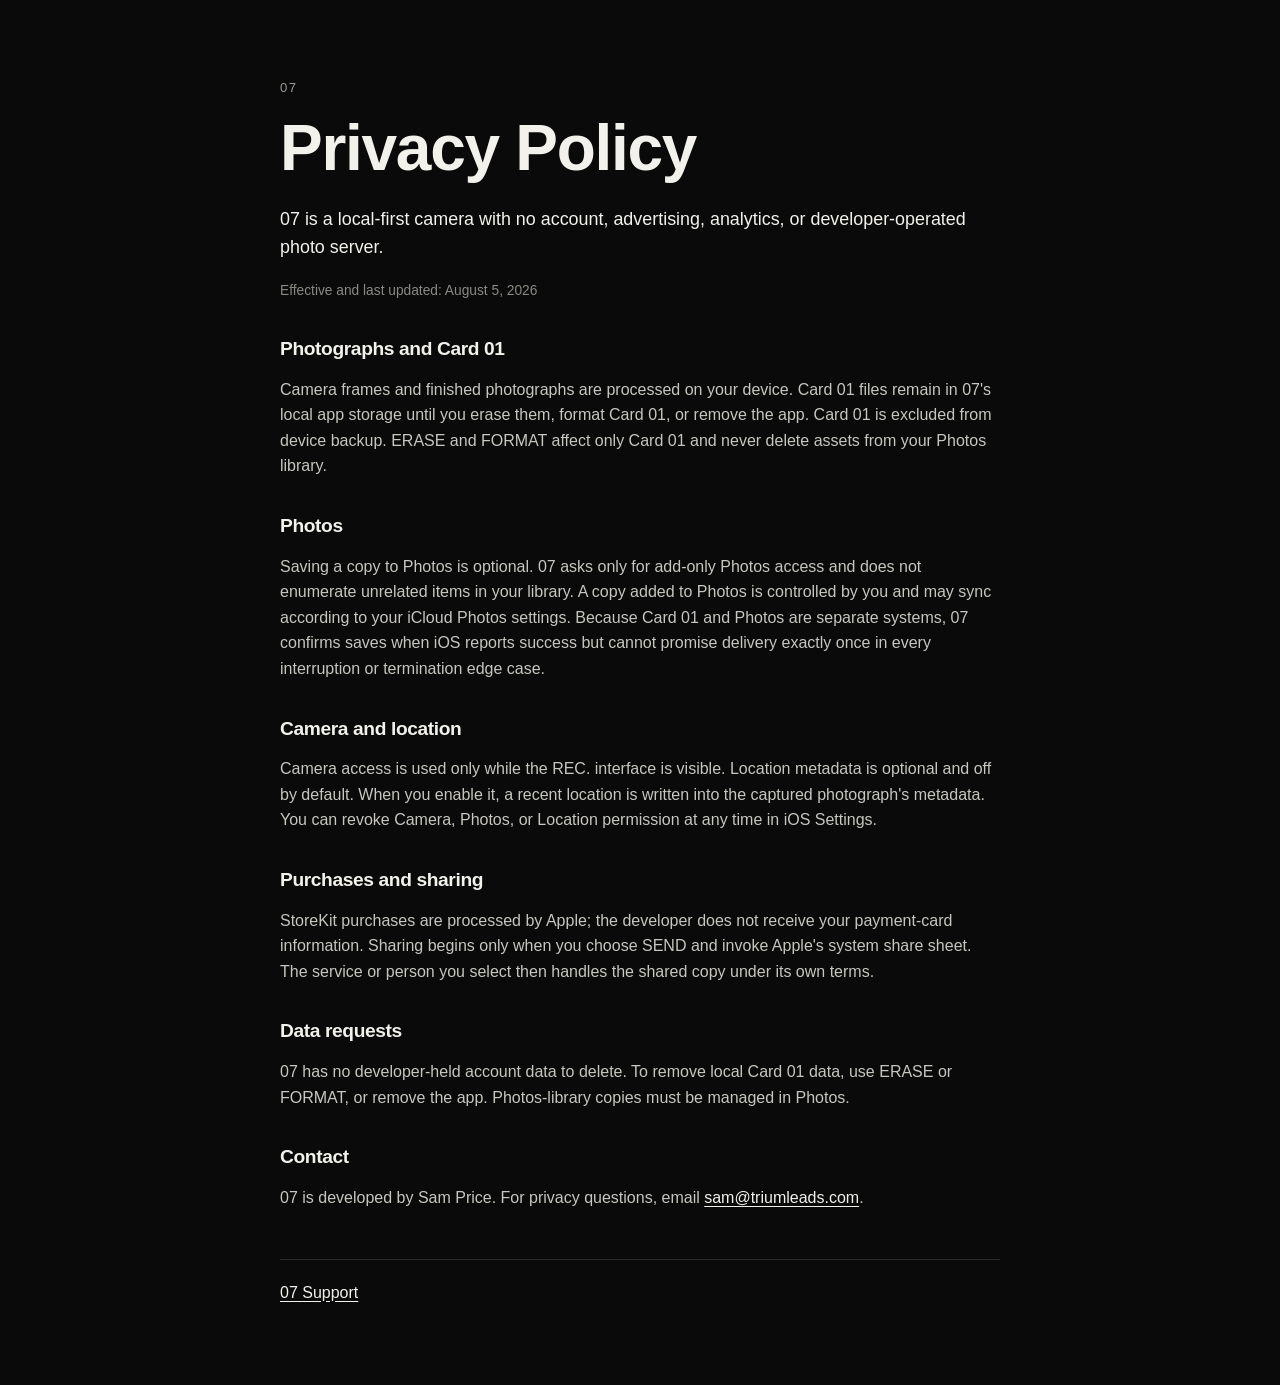
==== privacy/index.html @ 372ad0de "Publish 07 privacy and support pages Co-Authored-By: Claude Fable 5 <noreply@anthropic.com>" ====
<!doctype html>
<html lang="en">
<head>
  <meta charset="utf-8">
  <meta name="viewport" content="width=device-width, initial-scale=1">
  <meta name="color-scheme" content="dark">
  <title>07 Privacy Policy</title>
  <link rel="stylesheet" href="../styles.css">
</head>
<body>
<main>
  <p class="eyebrow">07</p>
  <h1>Privacy Policy</h1>
  <p class="lede">07 is a local-first camera with no account, advertising, analytics, or developer-operated photo server.</p>
  <p class="meta">Effective and last updated: August 5, 2026</p>

  <h2>Photographs and Card 01</h2>
  <p>Camera frames and finished photographs are processed on your device. Card 01 files remain in 07's local app storage until you erase them, format Card 01, or remove the app. Card 01 is excluded from device backup. ERASE and FORMAT affect only Card 01 and never delete assets from your Photos library.</p>

  <h2>Photos</h2>
  <p>Saving a copy to Photos is optional. 07 asks only for add-only Photos access and does not enumerate unrelated items in your library. A copy added to Photos is controlled by you and may sync according to your iCloud Photos settings. Because Card 01 and Photos are separate systems, 07 confirms saves when iOS reports success but cannot promise delivery exactly once in every interruption or termination edge case.</p>

  <h2>Camera and location</h2>
  <p>Camera access is used only while the REC. interface is visible. Location metadata is optional and off by default. When you enable it, a recent location is written into the captured photograph's metadata. You can revoke Camera, Photos, or Location permission at any time in iOS Settings.</p>

  <h2>Purchases and sharing</h2>
  <p>StoreKit purchases are processed by Apple; the developer does not receive your payment-card information. Sharing begins only when you choose SEND and invoke Apple's system share sheet. The service or person you select then handles the shared copy under its own terms.</p>

  <h2>Data requests</h2>
  <p>07 has no developer-held account data to delete. To remove local Card 01 data, use ERASE or FORMAT, or remove the app. Photos-library copies must be managed in Photos.</p>

  <h2>Contact</h2>
  <p>07 is developed by Sam Price. For privacy questions, email <a href="mailto:sam@triumleads.com">sam@triumleads.com</a>.</p>

  <footer><a href="../support/">07 Support</a></footer>
</main>
</body>
</html>
---- styles.css ----
:root {
  color-scheme: dark;
  font-family: -apple-system, BlinkMacSystemFont, "Segoe UI", sans-serif;
  background: #090a09;
  color: #f2f1ec;
}

* { box-sizing: border-box; }

body {
  margin: 0;
  background: #090a09;
  line-height: 1.6;
}

main {
  width: min(720px, calc(100% - 40px));
  margin: 0 auto;
  padding: 64px 0 80px;
}

h1, h2 { line-height: 1.18; letter-spacing: -0.02em; }
h1 { font-size: clamp(2.25rem, 8vw, 4rem); margin: 0 0 12px; }
h2 { font-size: 1.2rem; margin: 36px 0 8px; }
p, li { color: #c7c6c0; }
a { color: #f2f1ec; text-underline-offset: 0.2em; }
.eyebrow { color: #9a9a92; font-size: 0.82rem; letter-spacing: 0.12em; text-transform: uppercase; }
.lede { color: #f2f1ec; font-size: 1.12rem; }
.meta { color: #8a8a84; font-size: 0.86rem; }
footer { border-top: 1px solid #2b2c29; margin-top: 48px; padding-top: 20px; }
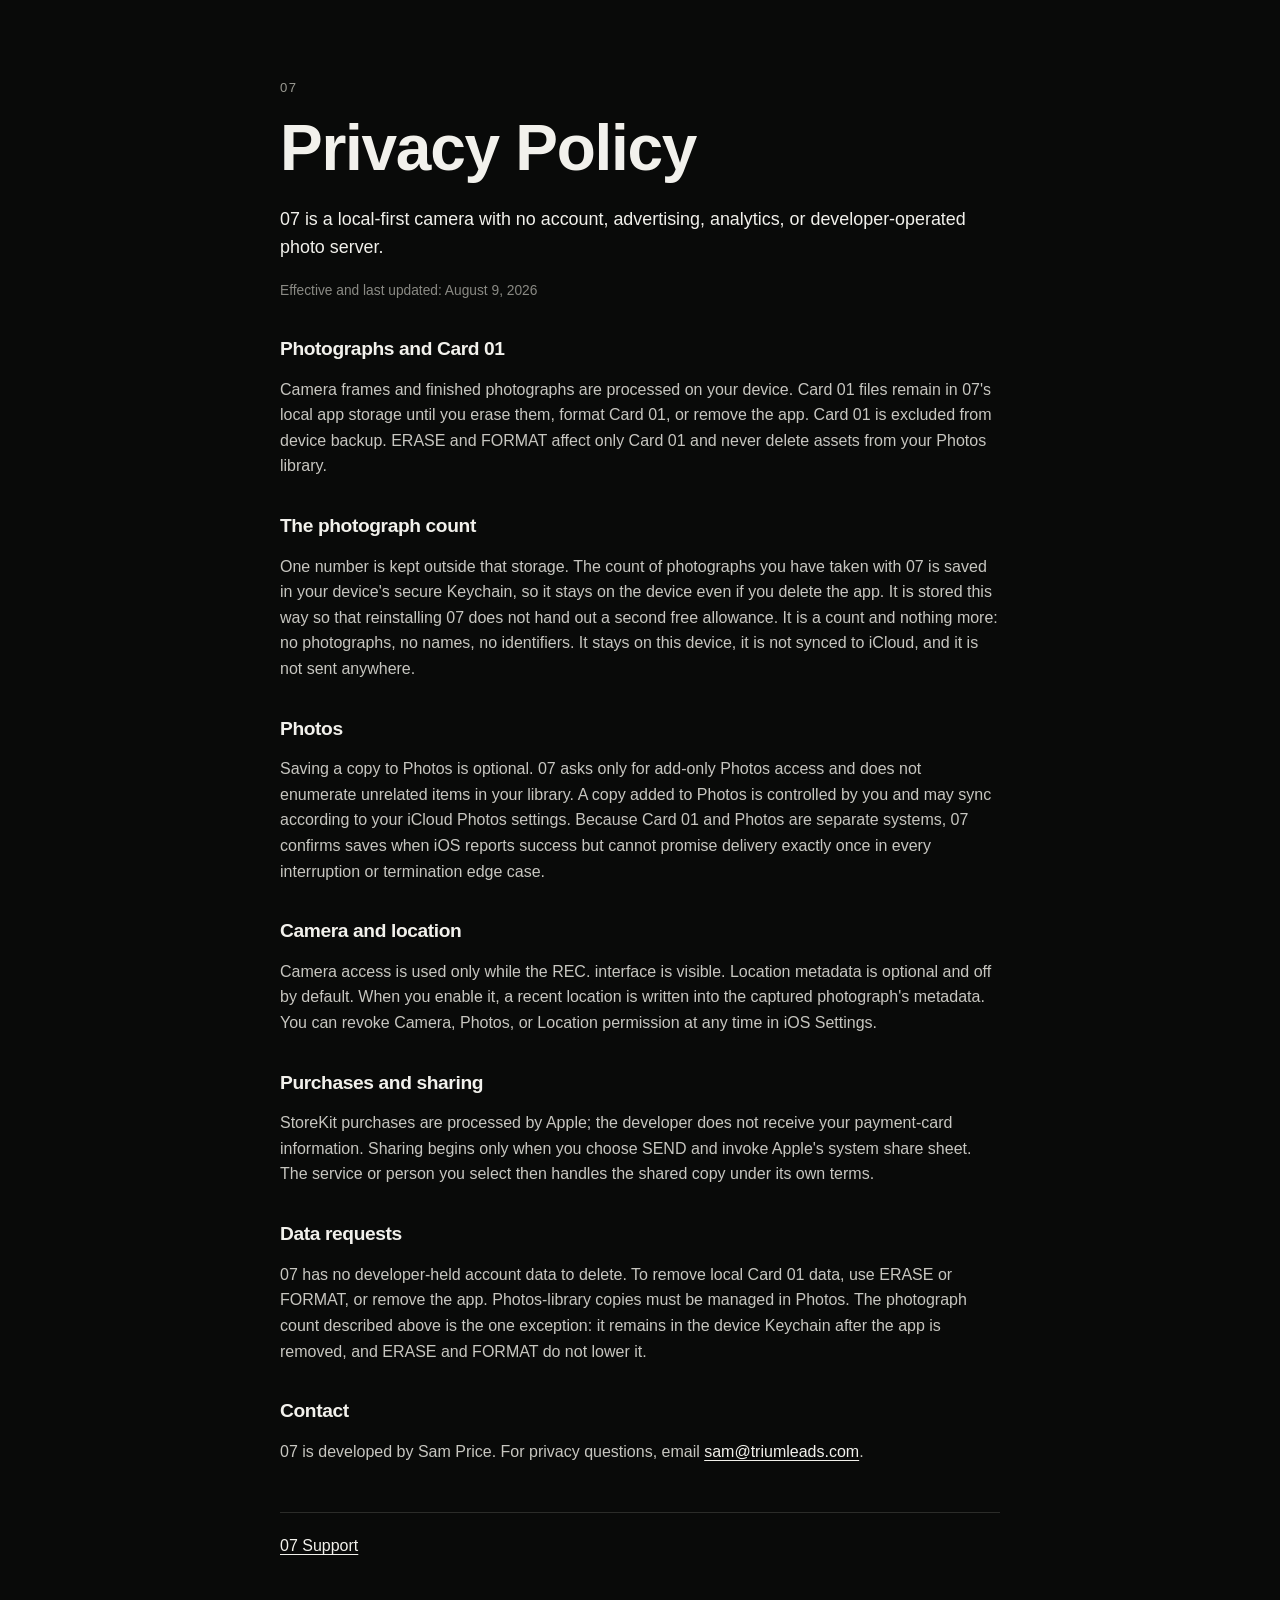
==== commit 5f5df59e: "Disclose the Keychain photograph count on the privacy page The count of photographs taken with 07 is" ====
--- a/privacy/index.html
+++ b/privacy/index.html
@@ -12,10 +12,13 @@
   <p class="eyebrow">07</p>
   <h1>Privacy Policy</h1>
   <p class="lede">07 is a local-first camera with no account, advertising, analytics, or developer-operated photo server.</p>
-  <p class="meta">Effective and last updated: August 5, 2026</p>
+  <p class="meta">Effective and last updated: August 9, 2026</p>
 
   <h2>Photographs and Card 01</h2>
   <p>Camera frames and finished photographs are processed on your device. Card 01 files remain in 07's local app storage until you erase them, format Card 01, or remove the app. Card 01 is excluded from device backup. ERASE and FORMAT affect only Card 01 and never delete assets from your Photos library.</p>
+
+  <h2>The photograph count</h2>
+  <p>One number is kept outside that storage. The count of photographs you have taken with 07 is saved in your device's secure Keychain, so it stays on the device even if you delete the app. It is stored this way so that reinstalling 07 does not hand out a second free allowance. It is a count and nothing more: no photographs, no names, no identifiers. It stays on this device, it is not synced to iCloud, and it is not sent anywhere.</p>
 
   <h2>Photos</h2>
   <p>Saving a copy to Photos is optional. 07 asks only for add-only Photos access and does not enumerate unrelated items in your library. A copy added to Photos is controlled by you and may sync according to your iCloud Photos settings. Because Card 01 and Photos are separate systems, 07 confirms saves when iOS reports success but cannot promise delivery exactly once in every interruption or termination edge case.</p>
@@ -27,7 +30,7 @@
   <p>StoreKit purchases are processed by Apple; the developer does not receive your payment-card information. Sharing begins only when you choose SEND and invoke Apple's system share sheet. The service or person you select then handles the shared copy under its own terms.</p>
 
   <h2>Data requests</h2>
-  <p>07 has no developer-held account data to delete. To remove local Card 01 data, use ERASE or FORMAT, or remove the app. Photos-library copies must be managed in Photos.</p>
+  <p>07 has no developer-held account data to delete. To remove local Card 01 data, use ERASE or FORMAT, or remove the app. Photos-library copies must be managed in Photos. The photograph count described above is the one exception: it remains in the device Keychain after the app is removed, and ERASE and FORMAT do not lower it.</p>
 
   <h2>Contact</h2>
   <p>07 is developed by Sam Price. For privacy questions, email <a href="mailto:sam@triumleads.com">sam@triumleads.com</a>.</p>
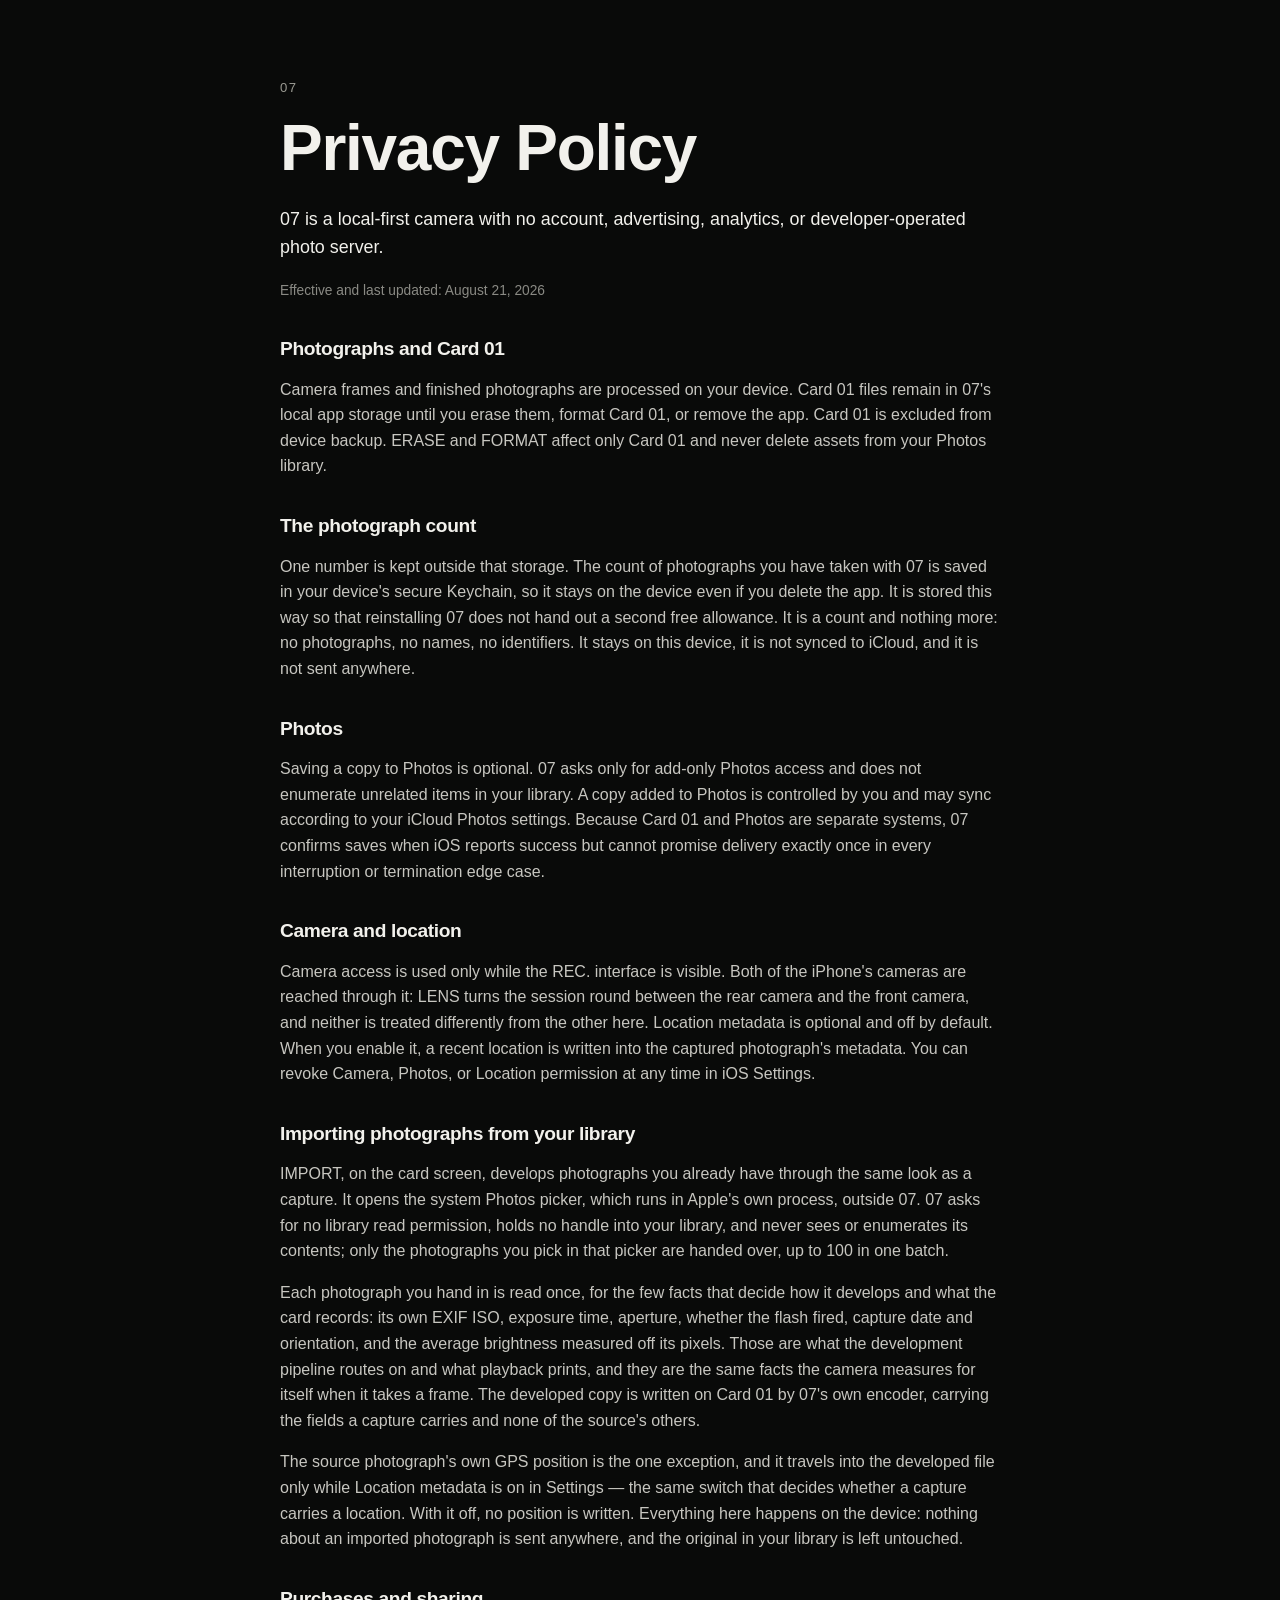
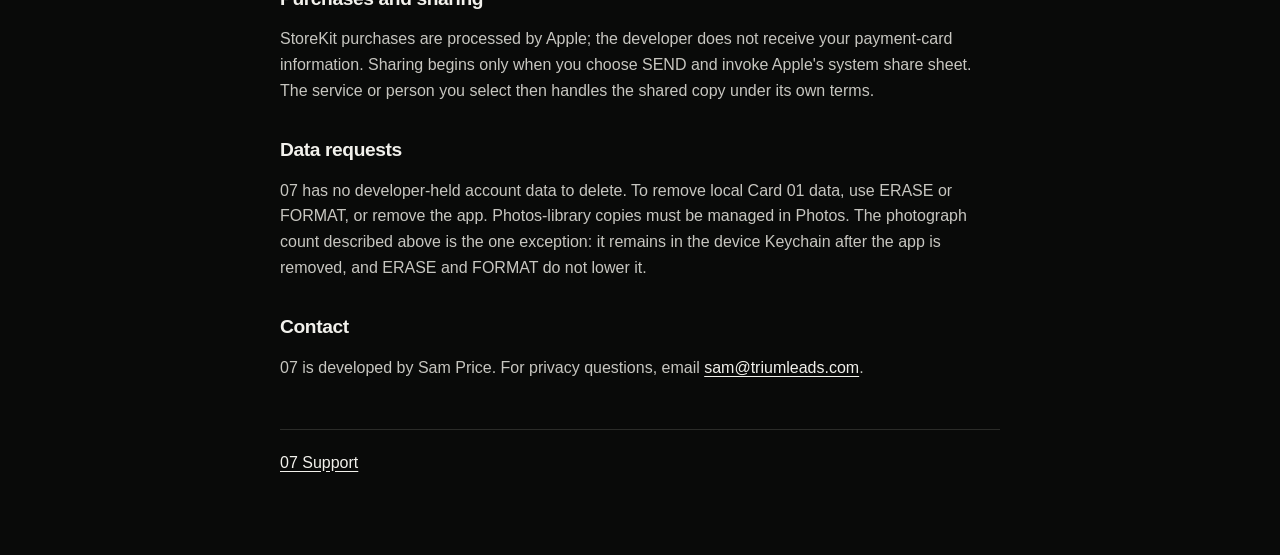
==== commit e2ba54a1: "Disclose library import on the privacy page IMPORT hands library photographs in through the system P" ====
--- a/privacy/index.html
+++ b/privacy/index.html
@@ -12,7 +12,7 @@
   <p class="eyebrow">07</p>
   <h1>Privacy Policy</h1>
   <p class="lede">07 is a local-first camera with no account, advertising, analytics, or developer-operated photo server.</p>
-  <p class="meta">Effective and last updated: August 9, 2026</p>
+  <p class="meta">Effective and last updated: August 21, 2026</p>
 
   <h2>Photographs and Card 01</h2>
   <p>Camera frames and finished photographs are processed on your device. Card 01 files remain in 07's local app storage until you erase them, format Card 01, or remove the app. Card 01 is excluded from device backup. ERASE and FORMAT affect only Card 01 and never delete assets from your Photos library.</p>
@@ -24,7 +24,12 @@
   <p>Saving a copy to Photos is optional. 07 asks only for add-only Photos access and does not enumerate unrelated items in your library. A copy added to Photos is controlled by you and may sync according to your iCloud Photos settings. Because Card 01 and Photos are separate systems, 07 confirms saves when iOS reports success but cannot promise delivery exactly once in every interruption or termination edge case.</p>
 
   <h2>Camera and location</h2>
-  <p>Camera access is used only while the REC. interface is visible. Location metadata is optional and off by default. When you enable it, a recent location is written into the captured photograph's metadata. You can revoke Camera, Photos, or Location permission at any time in iOS Settings.</p>
+  <p>Camera access is used only while the REC. interface is visible. Both of the iPhone's cameras are reached through it: LENS turns the session round between the rear camera and the front camera, and neither is treated differently from the other here. Location metadata is optional and off by default. When you enable it, a recent location is written into the captured photograph's metadata. You can revoke Camera, Photos, or Location permission at any time in iOS Settings.</p>
+
+  <h2>Importing photographs from your library</h2>
+  <p>IMPORT, on the card screen, develops photographs you already have through the same look as a capture. It opens the system Photos picker, which runs in Apple's own process, outside 07. 07 asks for no library read permission, holds no handle into your library, and never sees or enumerates its contents; only the photographs you pick in that picker are handed over, up to 100 in one batch.</p>
+  <p>Each photograph you hand in is read once, for the few facts that decide how it develops and what the card records: its own EXIF ISO, exposure time, aperture, whether the flash fired, capture date and orientation, and the average brightness measured off its pixels. Those are what the development pipeline routes on and what playback prints, and they are the same facts the camera measures for itself when it takes a frame. The developed copy is written on Card 01 by 07's own encoder, carrying the fields a capture carries and none of the source's others.</p>
+  <p>The source photograph's own GPS position is the one exception, and it travels into the developed file only while Location metadata is on in Settings — the same switch that decides whether a capture carries a location. With it off, no position is written. Everything here happens on the device: nothing about an imported photograph is sent anywhere, and the original in your library is left untouched.</p>
 
   <h2>Purchases and sharing</h2>
   <p>StoreKit purchases are processed by Apple; the developer does not receive your payment-card information. Sharing begins only when you choose SEND and invoke Apple's system share sheet. The service or person you select then handles the shared copy under its own terms.</p>
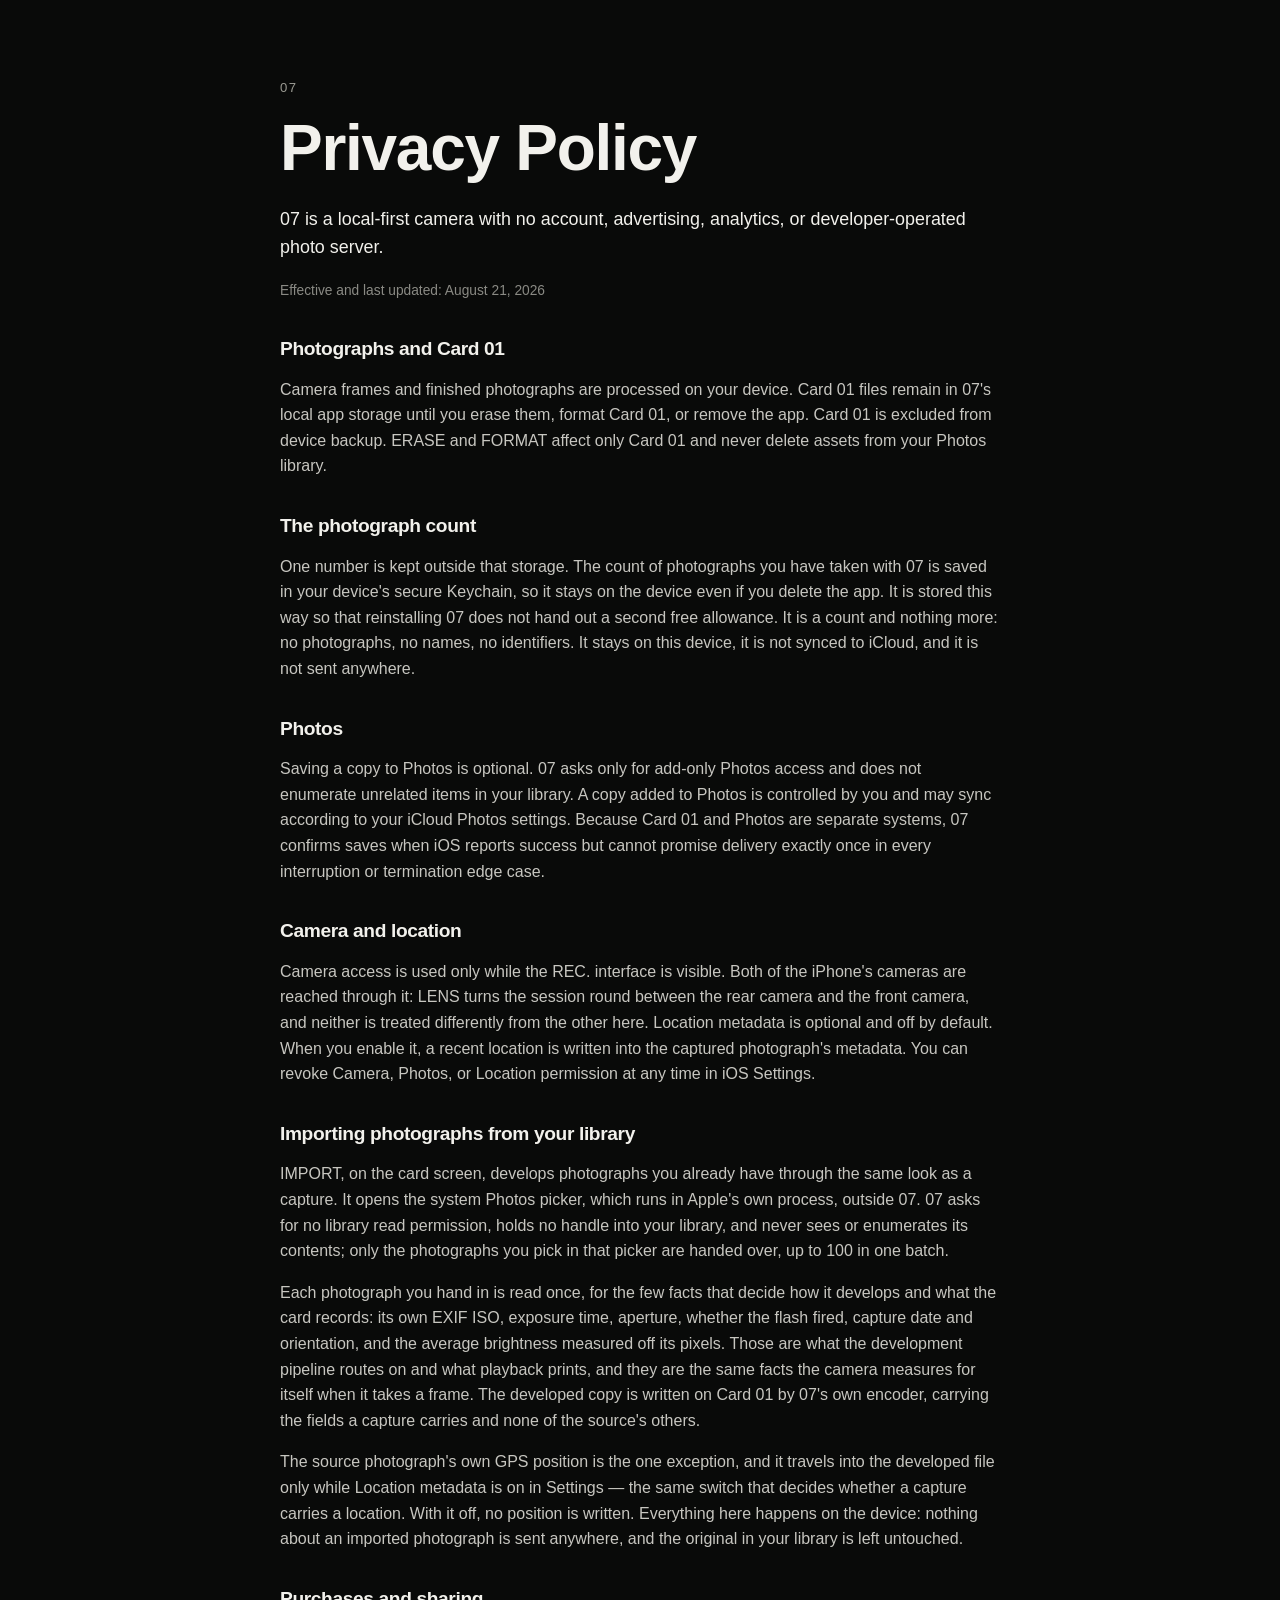
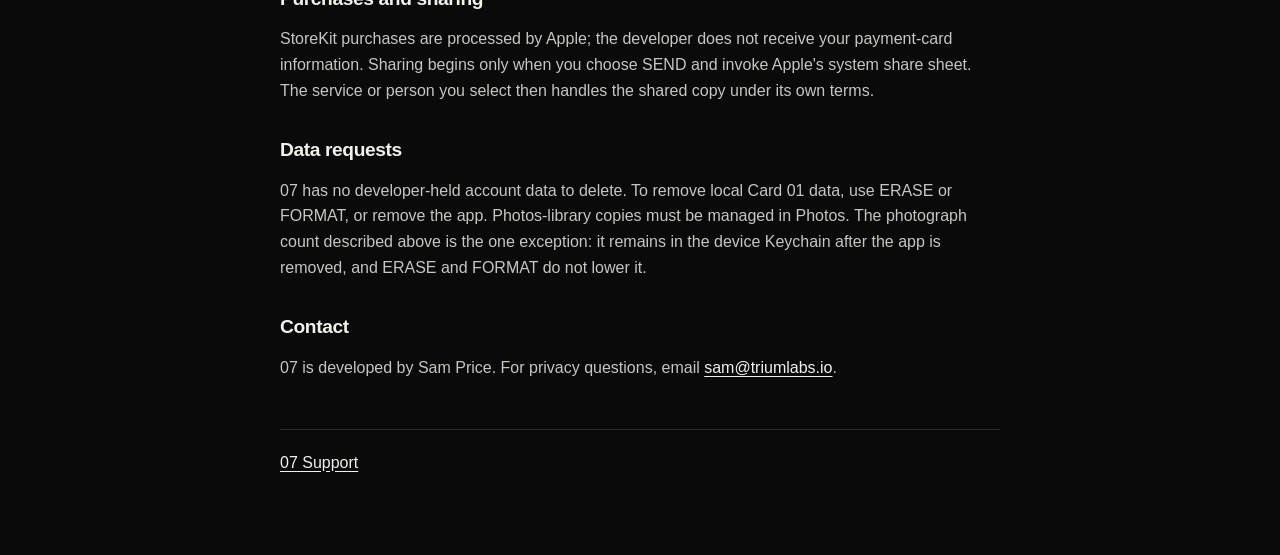
==== commit 148253c6: "Use Trium Labs support email addresses" ====
--- a/privacy/index.html
+++ b/privacy/index.html
@@ -38,7 +38,7 @@
   <p>07 has no developer-held account data to delete. To remove local Card 01 data, use ERASE or FORMAT, or remove the app. Photos-library copies must be managed in Photos. The photograph count described above is the one exception: it remains in the device Keychain after the app is removed, and ERASE and FORMAT do not lower it.</p>
 
   <h2>Contact</h2>
-  <p>07 is developed by Sam Price. For privacy questions, email <a href="mailto:sam@triumleads.com">sam@triumleads.com</a>.</p>
+  <p>07 is developed by Sam Price. For privacy questions, email <a href="mailto:sam@triumlabs.io">sam@triumlabs.io</a>.</p>
 
   <footer><a href="../support/">07 Support</a></footer>
 </main>
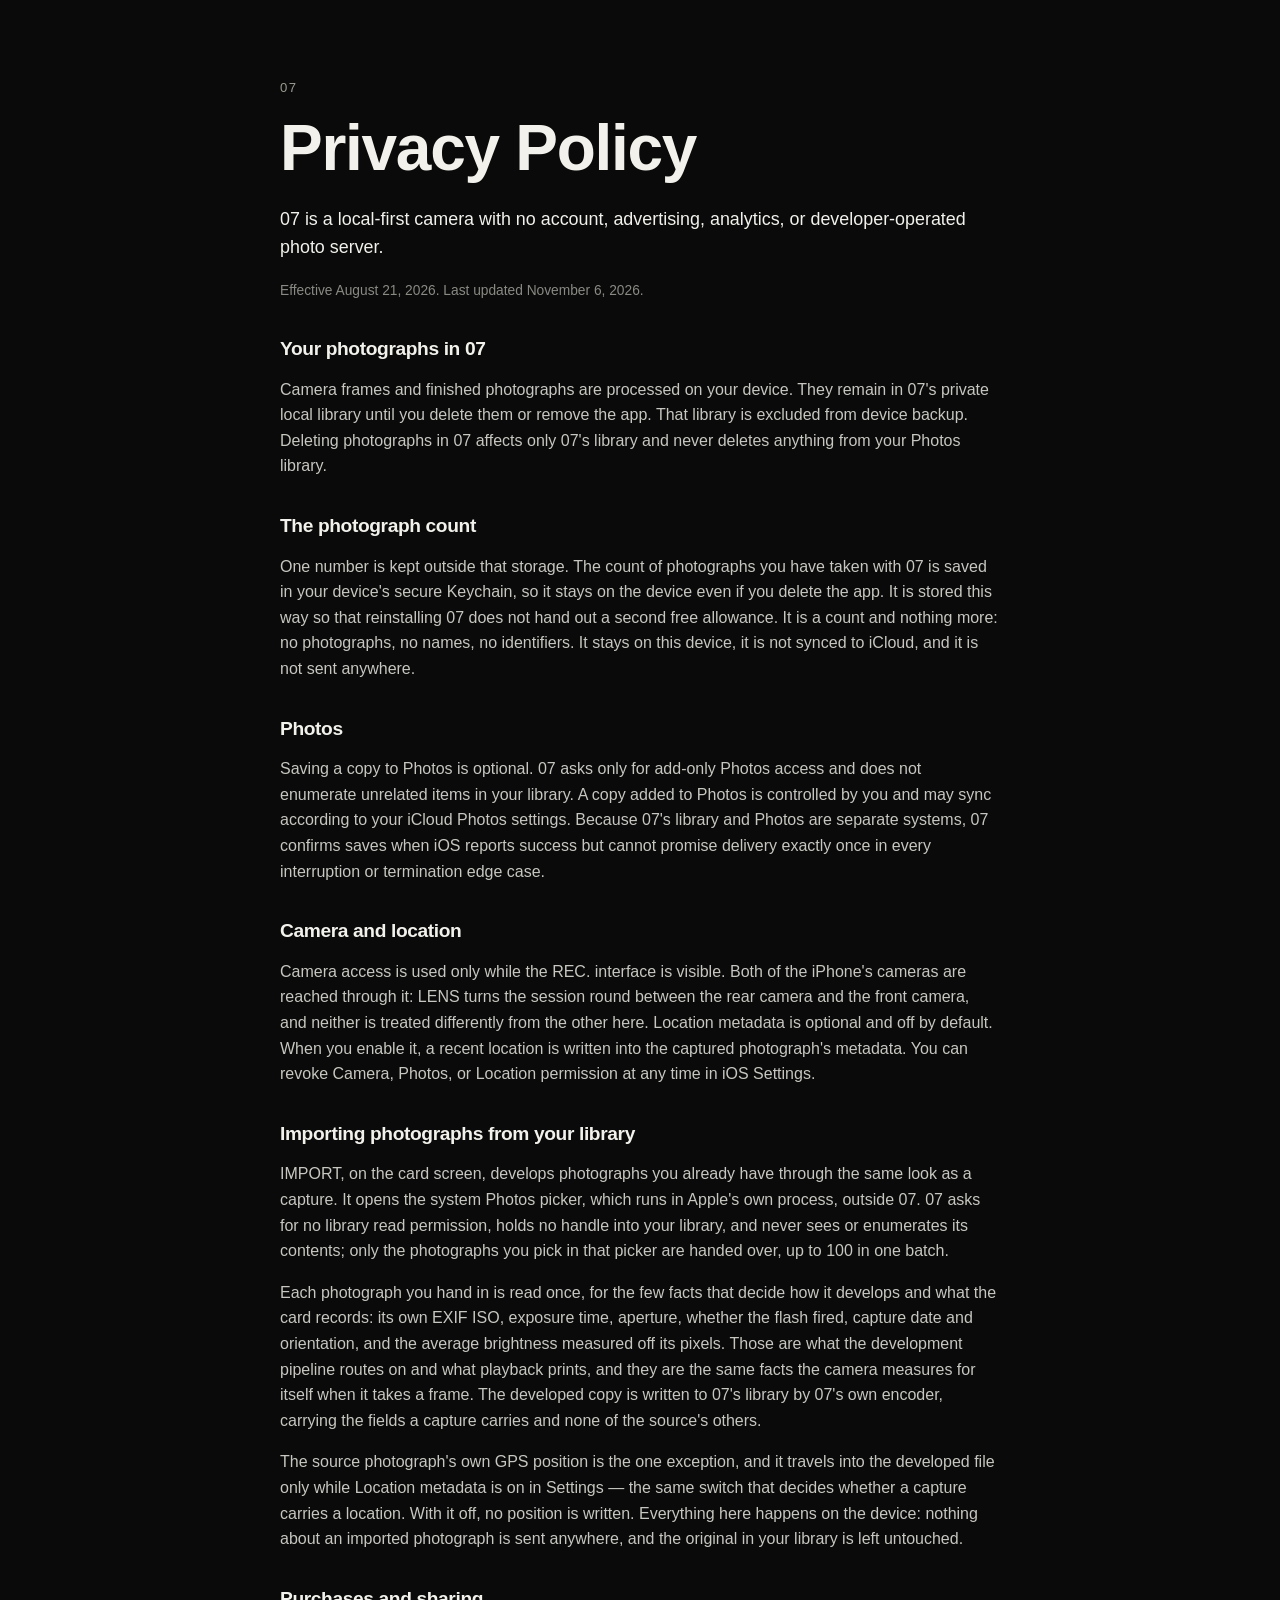
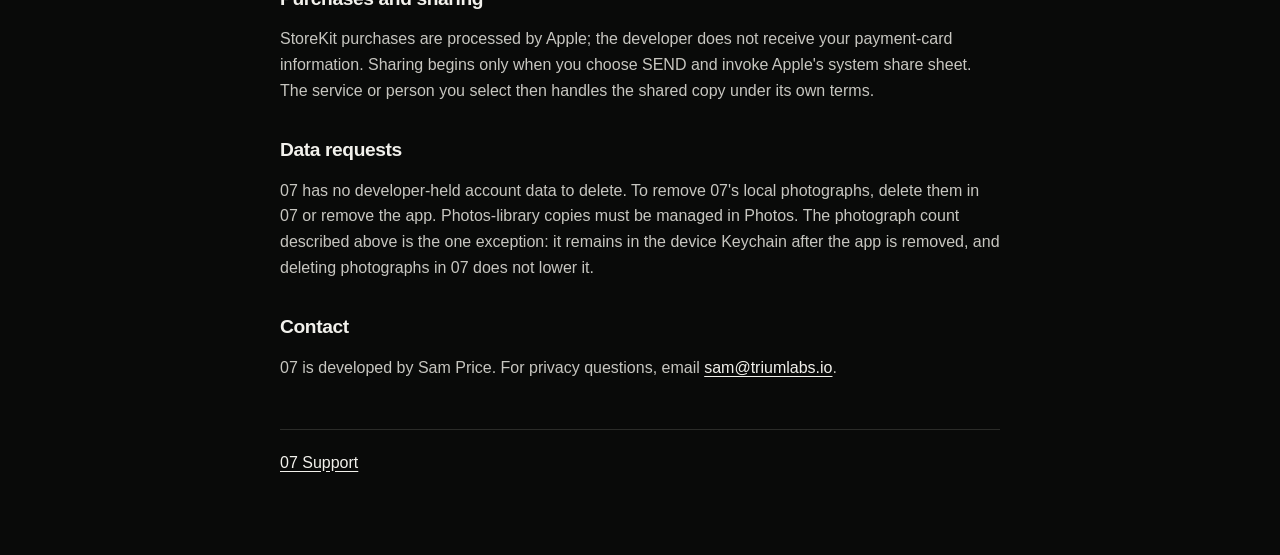
==== commit af1fbc4f: "Replace the name Card 01 in privacy" ====
--- a/privacy/index.html
+++ b/privacy/index.html
@@ -12,30 +12,30 @@
   <p class="eyebrow">07</p>
   <h1>Privacy Policy</h1>
   <p class="lede">07 is a local-first camera with no account, advertising, analytics, or developer-operated photo server.</p>
-  <p class="meta">Effective and last updated: August 21, 2026</p>
+  <p class="meta">Effective August 21, 2026. Last updated November 6, 2026.</p>
 
-  <h2>Photographs and Card 01</h2>
-  <p>Camera frames and finished photographs are processed on your device. Card 01 files remain in 07's local app storage until you erase them, format Card 01, or remove the app. Card 01 is excluded from device backup. ERASE and FORMAT affect only Card 01 and never delete assets from your Photos library.</p>
+  <h2>Your photographs in 07</h2>
+  <p>Camera frames and finished photographs are processed on your device. They remain in 07's private local library until you delete them or remove the app. That library is excluded from device backup. Deleting photographs in 07 affects only 07's library and never deletes anything from your Photos library.</p>
 
   <h2>The photograph count</h2>
   <p>One number is kept outside that storage. The count of photographs you have taken with 07 is saved in your device's secure Keychain, so it stays on the device even if you delete the app. It is stored this way so that reinstalling 07 does not hand out a second free allowance. It is a count and nothing more: no photographs, no names, no identifiers. It stays on this device, it is not synced to iCloud, and it is not sent anywhere.</p>
 
   <h2>Photos</h2>
-  <p>Saving a copy to Photos is optional. 07 asks only for add-only Photos access and does not enumerate unrelated items in your library. A copy added to Photos is controlled by you and may sync according to your iCloud Photos settings. Because Card 01 and Photos are separate systems, 07 confirms saves when iOS reports success but cannot promise delivery exactly once in every interruption or termination edge case.</p>
+  <p>Saving a copy to Photos is optional. 07 asks only for add-only Photos access and does not enumerate unrelated items in your library. A copy added to Photos is controlled by you and may sync according to your iCloud Photos settings. Because 07's library and Photos are separate systems, 07 confirms saves when iOS reports success but cannot promise delivery exactly once in every interruption or termination edge case.</p>
 
   <h2>Camera and location</h2>
   <p>Camera access is used only while the REC. interface is visible. Both of the iPhone's cameras are reached through it: LENS turns the session round between the rear camera and the front camera, and neither is treated differently from the other here. Location metadata is optional and off by default. When you enable it, a recent location is written into the captured photograph's metadata. You can revoke Camera, Photos, or Location permission at any time in iOS Settings.</p>
 
   <h2>Importing photographs from your library</h2>
   <p>IMPORT, on the card screen, develops photographs you already have through the same look as a capture. It opens the system Photos picker, which runs in Apple's own process, outside 07. 07 asks for no library read permission, holds no handle into your library, and never sees or enumerates its contents; only the photographs you pick in that picker are handed over, up to 100 in one batch.</p>
-  <p>Each photograph you hand in is read once, for the few facts that decide how it develops and what the card records: its own EXIF ISO, exposure time, aperture, whether the flash fired, capture date and orientation, and the average brightness measured off its pixels. Those are what the development pipeline routes on and what playback prints, and they are the same facts the camera measures for itself when it takes a frame. The developed copy is written on Card 01 by 07's own encoder, carrying the fields a capture carries and none of the source's others.</p>
+  <p>Each photograph you hand in is read once, for the few facts that decide how it develops and what the card records: its own EXIF ISO, exposure time, aperture, whether the flash fired, capture date and orientation, and the average brightness measured off its pixels. Those are what the development pipeline routes on and what playback prints, and they are the same facts the camera measures for itself when it takes a frame. The developed copy is written to 07's library by 07's own encoder, carrying the fields a capture carries and none of the source's others.</p>
   <p>The source photograph's own GPS position is the one exception, and it travels into the developed file only while Location metadata is on in Settings — the same switch that decides whether a capture carries a location. With it off, no position is written. Everything here happens on the device: nothing about an imported photograph is sent anywhere, and the original in your library is left untouched.</p>
 
   <h2>Purchases and sharing</h2>
   <p>StoreKit purchases are processed by Apple; the developer does not receive your payment-card information. Sharing begins only when you choose SEND and invoke Apple's system share sheet. The service or person you select then handles the shared copy under its own terms.</p>
 
   <h2>Data requests</h2>
-  <p>07 has no developer-held account data to delete. To remove local Card 01 data, use ERASE or FORMAT, or remove the app. Photos-library copies must be managed in Photos. The photograph count described above is the one exception: it remains in the device Keychain after the app is removed, and ERASE and FORMAT do not lower it.</p>
+  <p>07 has no developer-held account data to delete. To remove 07's local photographs, delete them in 07 or remove the app. Photos-library copies must be managed in Photos. The photograph count described above is the one exception: it remains in the device Keychain after the app is removed, and deleting photographs in 07 does not lower it.</p>
 
   <h2>Contact</h2>
   <p>07 is developed by Sam Price. For privacy questions, email <a href="mailto:sam@triumlabs.io">sam@triumlabs.io</a>.</p>
